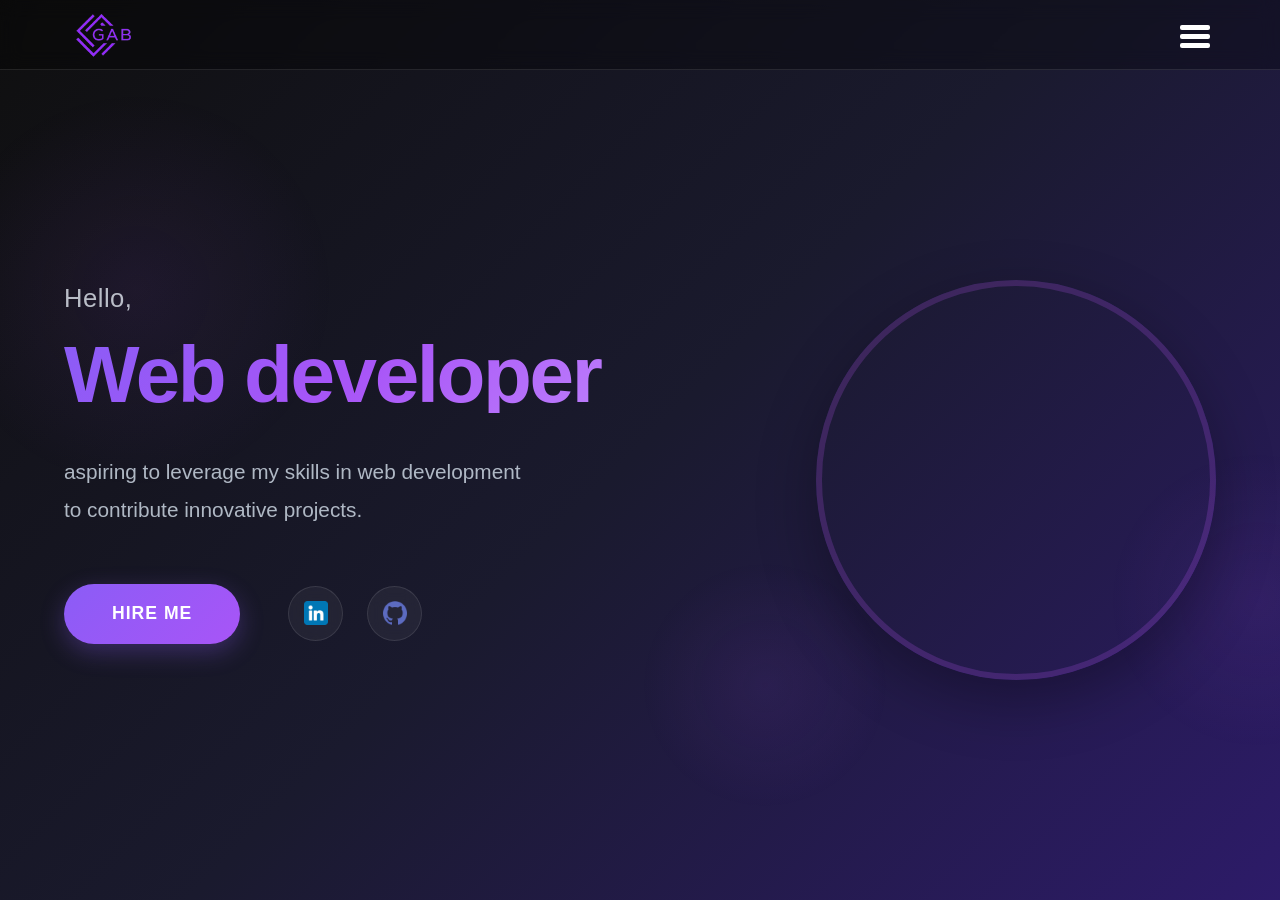
==== index.html @ a22e8f0d "feat: Initial commit of web developer portfolio including HTML structure, CSS styling, and JavaScrip" ====
<!DOCTYPE html>
<html lang="en">
<head>
    <meta charset="UTF-8">
    <meta name="viewport" content="width=device-width, initial-scale=1.0">
    <title>GAB - Web Developer Portfolio</title>
    <link rel="stylesheet" href="style.css">
</head>
<body>
    <div class="bg-effects">
        <div class="bg-circle"></div>
        <div class="bg-circle"></div>
        <div class="bg-circle"></div>
    </div>

    <header class="header">
        <nav class="nav-container">
            <div class="logo">
                 <img src="img/logo.png" alt="Gab Logo" class="logo-icon">
            </div>

            <div class="burger-menu" id="burgerMenu">
                <div class="burger-line"></div>
                <div class="burger-line"></div>
                <div class="burger-line"></div>
            </div>
        </nav>
        
        <div class="nav-menu" id="navMenu">
            <a href="#home"><span>Home</span></a>
            <a href="#about"><span>About</span></a>
            <a href="#skills"><span>Skills</span></a>
            <a href="#projects"><span>Projects</span></a>
            <a href="#contact"><span>Contact</span></a>
        </div>
    </header>

    <main class="main-content" id="home">
        <div class="hero-container">
            <div class="hero-text">
                <h1>
                     <span id="typed" class="typing" aria-live="polite"></span>
                    <span class="cursor" aria-hidden="true"></span>
                </h1>

                <h2><span class="highlight">Web developer</span></h2>
                <p>aspiring to leverage my skills in web development<br>to contribute innovative projects.</p>
                
                <div class="cta-section">
                    <a href="#contact" class="hire-btn">HIRE ME</a>
                    
                     <div class="social-links">
                    <a href="https://www.linkedin.com/in/gabriel-gallenero-14a4b6383/" title="LinkedIn" target="_blank">
                          <img src="img/linkedin.png" alt="LinkedIn Icon">
                    </a>
                 <a href="https://github.com/gabi13e" title="GitHub" target="_blank">
                         <img src="img/github.png" alt="GitHub Icon">
                    </a>
                </div>

                </div>
            </div>
            
            <div class="hero-image">
                <img src="[data-uri]" alt="GAB Profile" class="profile-image" />
            </div>
        </div>
    </main>

    <script src="script.js"></script>
</body>
</html>
---- style.css ----
* {
    margin: 0;
    padding: 0;
    box-sizing: border-box;
}

body {
    font-family: 'Arial', sans-serif;
    background: linear-gradient(135deg, #0f0f0f 0%, #1a1a2e 50%, #2d1b69 100%);
    color: white;
    overflow-x: hidden;
    min-height: 100vh;
}

.header {
    position: fixed;
    top: 0;
    left: 0;
    right: 0;
    z-index: 1000;
    height: 70px; /* fixed height */
    padding: 0 2rem; /* remove vertical padding */
    display: flex;
    align-items: center;
    backdrop-filter: blur(10px);
    background: rgba(0, 0, 0, 0.3);
    border-bottom: 1px solid rgba(255, 255, 255, 0.1);
}

.nav-container {
    display: flex;
    justify-content: space-between;
    align-items: center;
    max-width: 1400px;
    margin: 0 auto;
    padding: 0 2rem;
}
.logo {
    position: absolute;
    top: -25px;   /* move up/down */
    left: 20px;  /* move left/right */
}
.logo-icon {
    height: 120px;      /* controls how tall the logo appears */
    width: auto;       /* keeps the aspect ratio */
    margin-right: 0.5rem;
    display: block;
}

.burger-menu {
    position: absolute;
    top: 25px;   /* adjust up/down */
    right: 70px; /* adjust left/right */
}




/* Burger Menu */
.burger-menu {
    cursor: pointer;
    display: flex;
    flex-direction: column;
    gap: 4px;
    z-index: 1001;
    transition: all 0.3s ease;
}

.burger-line {
    width: 30px;
    height: 5px;
    background: white;
    border-radius: 2px;
    transition: all 0.3s ease;
}

.burger-menu.active .burger-line:nth-child(1) {
    transform: rotate(45deg) translate(6px, 6px);
}

.burger-menu.active .burger-line:nth-child(2) {
    opacity: 0;
}

.burger-menu.active .burger-line:nth-child(3) {
    transform: rotate(-45deg) translate(6px, -6px);
}

/* Navigation Menu */
.nav-menu {
    position: fixed;
    top: 0;
    right: -100%;
    width: 300px;
    height: 100vh;
    background: rgba(0, 0, 0, 0.95);
    backdrop-filter: blur(20px);
    display: flex;
    flex-direction: column;
    justify-content: center;
    align-items: center;
    gap: 2rem;
    transition: right 0.3s ease;
    z-index: 999;
}

.nav-menu.active {
    right: 0;
}

.nav-menu a {
    color: white;
    text-decoration: none;
    font-size: 1.2rem;
    font-weight: 500;
    transition: all 0.3s ease;
    padding: 0.5rem 1rem;
    border-radius: 8px;
    position: relative;
    overflow: hidden;
}

.nav-menu a::before {
    content: '';
    position: absolute;
    inset: 0;
    background: linear-gradient(45deg, #8b5cf6, #a855f7);
    opacity: 0;
    transition: opacity 0.3s ease;
}

.nav-menu a:hover::before {
    opacity: 1;
}

.nav-menu a span {
    position: relative;
    z-index: 1;
}

.nav-menu a:hover {
    transform: translateY(-2px);
}

/* Main Content - IMPROVED LAYOUT */
.main-content {
    min-height: calc(100vh - 80px);
    display: flex;
    align-items: flex-start;
    padding: 120px 0 60px;
    position: relative;
}

.hero-container {
    max-width: 1400px;
    width: 100%;
    margin: 0 auto;
    padding: 0 4rem;
    display: grid;
    grid-template-columns: 1.3fr 0.7fr;
    gap: 8rem;
    align-items: center;
    min-height: 80vh;
}

/* Text Content - LEFT ALIGNED */
.hero-text {
    animation: fadeInUp 1s ease-out;
    max-width: 650px;
    padding-right: 2rem;
}

.hero-text h1 {
    font-size: 1.6rem;
    margin-bottom: 1.5rem;
    opacity: 0.8;
    font-weight: 400;
    letter-spacing: 0.5px;
    color: #e2e8f0;
}

.hero-text h2 {
    font-size: 5rem;
    font-weight: 700;
    margin-bottom: 2.5rem;
    line-height: 0.95;
    letter-spacing: -0.03em;
}

.hero-text h2 .highlight {
    background: linear-gradient(135deg, #8b5cf6 0%, #a855f7 50%, #c084fc 100%);
    -webkit-background-clip: text;
    -webkit-text-fill-color: transparent;
    background-clip: text;
    display: block;
    margin-top: 0.5rem;
}

.hero-text p {
    font-size: 1.3rem;
    line-height: 1.8;
    opacity: 0.85;
    margin-bottom: 3.5rem;
    max-width: 520px;
    color: #cbd5e1;
    font-weight: 300;
}

.cta-section {
    display: flex;
    align-items: center;
    gap: 3rem;
    margin-bottom: 2rem;
}

.hire-btn {
    background: linear-gradient(135deg, #8b5cf6, #a855f7);
    color: white;
    padding: 1.2rem 3rem;
    border: none;
    border-radius: 50px;
    font-size: 1.1rem;
    font-weight: 600;
    cursor: pointer;
    transition: all 0.4s ease;
    text-decoration: none;
    display: inline-block;
    text-transform: uppercase;
    letter-spacing: 1px;
    box-shadow: 0 8px 25px rgba(139, 92, 246, 0.3);
}

.hire-btn:hover {
    transform: translateY(-4px);
    box-shadow: 0 20px 40px rgba(139, 92, 246, 0.4);
    background: linear-gradient(135deg, #a855f7, #c084fc);
}

.social-links {
    display: flex;
    gap: 1.5rem;
}

.social-links a {
    color: white;
    font-size: 2rem;
    transition: all 0.3s ease;
    padding: 0.8rem;
    border-radius: 50%;
    background: rgba(255, 255, 255, 0.05);
    backdrop-filter: blur(10px);
    border: 1px solid rgba(255, 255, 255, 0.1);
    display: flex;
    align-items: center;
    justify-content: center;
    width: 55px;
    height: 55px;
}

.social-links a:hover {
    color: #a855f7;
    transform: translateY(-4px);
    background: rgba(168, 85, 247, 0.1);
    border-color: rgba(168, 85, 247, 0.3);
    box-shadow: 0 10px 25px rgba(168, 85, 247, 0.2);
}

/* Image Section - RIGHT ALIGNED */
.hero-image {
    display: flex;
    justify-content: center;
    align-items: center;
    animation: fadeInRight 1s ease-out 0.3s both;
    position: relative;
}

.profile-image {
    width: 400px;
    height: 400px;
    border-radius: 50%;
    border: 6px solid rgba(168, 85, 247, 0.2);
    object-fit: cover;
    filter: brightness(1.1) contrast(1.1);
    transition: all 0.4s ease;
    box-shadow: 0 20px 60px rgba(0, 0, 0, 0.3);
}

.profile-image:hover {
    transform: scale(1.05);
    border-color: #a855f7;
    box-shadow: 0 25px 80px rgba(168, 85, 247, 0.3);
}

/* Animations */
@keyframes fadeInUp {
    from {
        opacity: 0;
        transform: translateY(40px);
    }
    to {
        opacity: 1;
        transform: translateY(0);
    }
}

@keyframes fadeInRight {
    from {
        opacity: 0;
        transform: translateX(40px);
    }
    to {
        opacity: 1;
        transform: translateX(0);
    }
}

/* Responsive Design - MUCH BETTER BREAKPOINTS */
@media (max-width: 1200px) {
    .hero-container {
        gap: 6rem;
        padding: 0 3rem;
    }
    
    .hero-text h2 {
        font-size: 4.2rem;
    }
    
    .profile-image {
        width: 350px;
        height: 350px;
    }
}

@media (max-width: 1024px) {
    .hero-container {
        gap: 4rem;
        padding: 0 2rem;
        grid-template-columns: 1.2fr 0.8fr;
    }
    
    .hero-text h2 {
        font-size: 3.8rem;
    }
    
    .hero-text p {
        font-size: 1.2rem;
    }
}

@media (max-width: 768px) {
    .header {
        padding: 1rem;
    }
    
    .nav-container {
        padding: 0 1rem;
    }

    .main-content {
        padding: 100px 0 40px;
    }

    .hero-container {
        grid-template-columns: 1fr;
        gap: 4rem;
        padding: 0 2rem;
        text-align: left;
    }

    .hero-text {
        max-width: 100%;
        padding-right: 0;
    }
    
    .hero-text h1 {
        font-size: 1.4rem;
    }

    .hero-text h2 {
        font-size: 3.5rem;
        line-height: 1;
    }
    
    .hero-text p {
        font-size: 1.1rem;
        max-width: 100%;
    }

    .hero-image {
        order: -1;
        justify-content: center;
    }

    .profile-image {
        width: 300px;
        height: 300px;
    }

    .nav-menu {
        width: 100%;
    }

    .cta-section {
        flex-direction: column;
        align-items: flex-start;
        gap: 2rem;
    }
    
    .social-links {
        align-self: flex-start;
    }
}

@media (max-width: 480px) {
    .main-content {
        padding: 80px 0 30px;
    }
    
    .hero-container {
        padding: 0 1.5rem;
        gap: 3rem;
    }
    
    .hero-text h1 {
        font-size: 1.2rem;
    }
    
    .hero-text h2 {
        font-size: 2.8rem;
    }
    
    .hero-text p {
        font-size: 1rem;
        line-height: 1.6;
    }
    
    .hire-btn {
        padding: 1rem 2.5rem;
        font-size: 1rem;
    }
    
    .profile-image {
        width: 250px;
        height: 250px;
    }
    
    .social-links a {
        width: 50px;
        height: 50px;
        font-size: 1.8rem;
    }
}

/* Background Effects */
.bg-effects {
    position: fixed;
    top: 0;
    left: 0;
    width: 100%;
    height: 100%;
    pointer-events: none;
    z-index: -1;
}

.bg-circle {
    position: absolute;
    border-radius: 50%;
    background: radial-gradient(circle, rgba(168, 85, 247, 0.08) 0%, transparent 70%);
    animation: float 8s ease-in-out infinite;
}

.bg-circle:nth-child(1) {
    width: 400px;
    height: 400px;
    top: 10%;
    left: -5%;
    animation-delay: 0s;
}

.bg-circle:nth-child(2) {
    width: 300px;
    height: 300px;
    top: 50%;
    right: -10%;
    animation-delay: 3s;
}

.bg-circle:nth-child(3) {
    width: 250px;
    height: 250px;
    bottom: 10%;
    left: 50%;
    animation-delay: 6s;
}

@keyframes float {
    0%, 100% { 
        transform: translateY(0px) scale(1); 
        opacity: 0.8;
    }
    50% { 
        transform: translateY(-30px) scale(1.1); 
        opacity: 1;
    }
}

.social-links a img {
    width: 24px;   /* size of your PNG inside the circle */
    height: 24px;
    object-fit: contain;
}
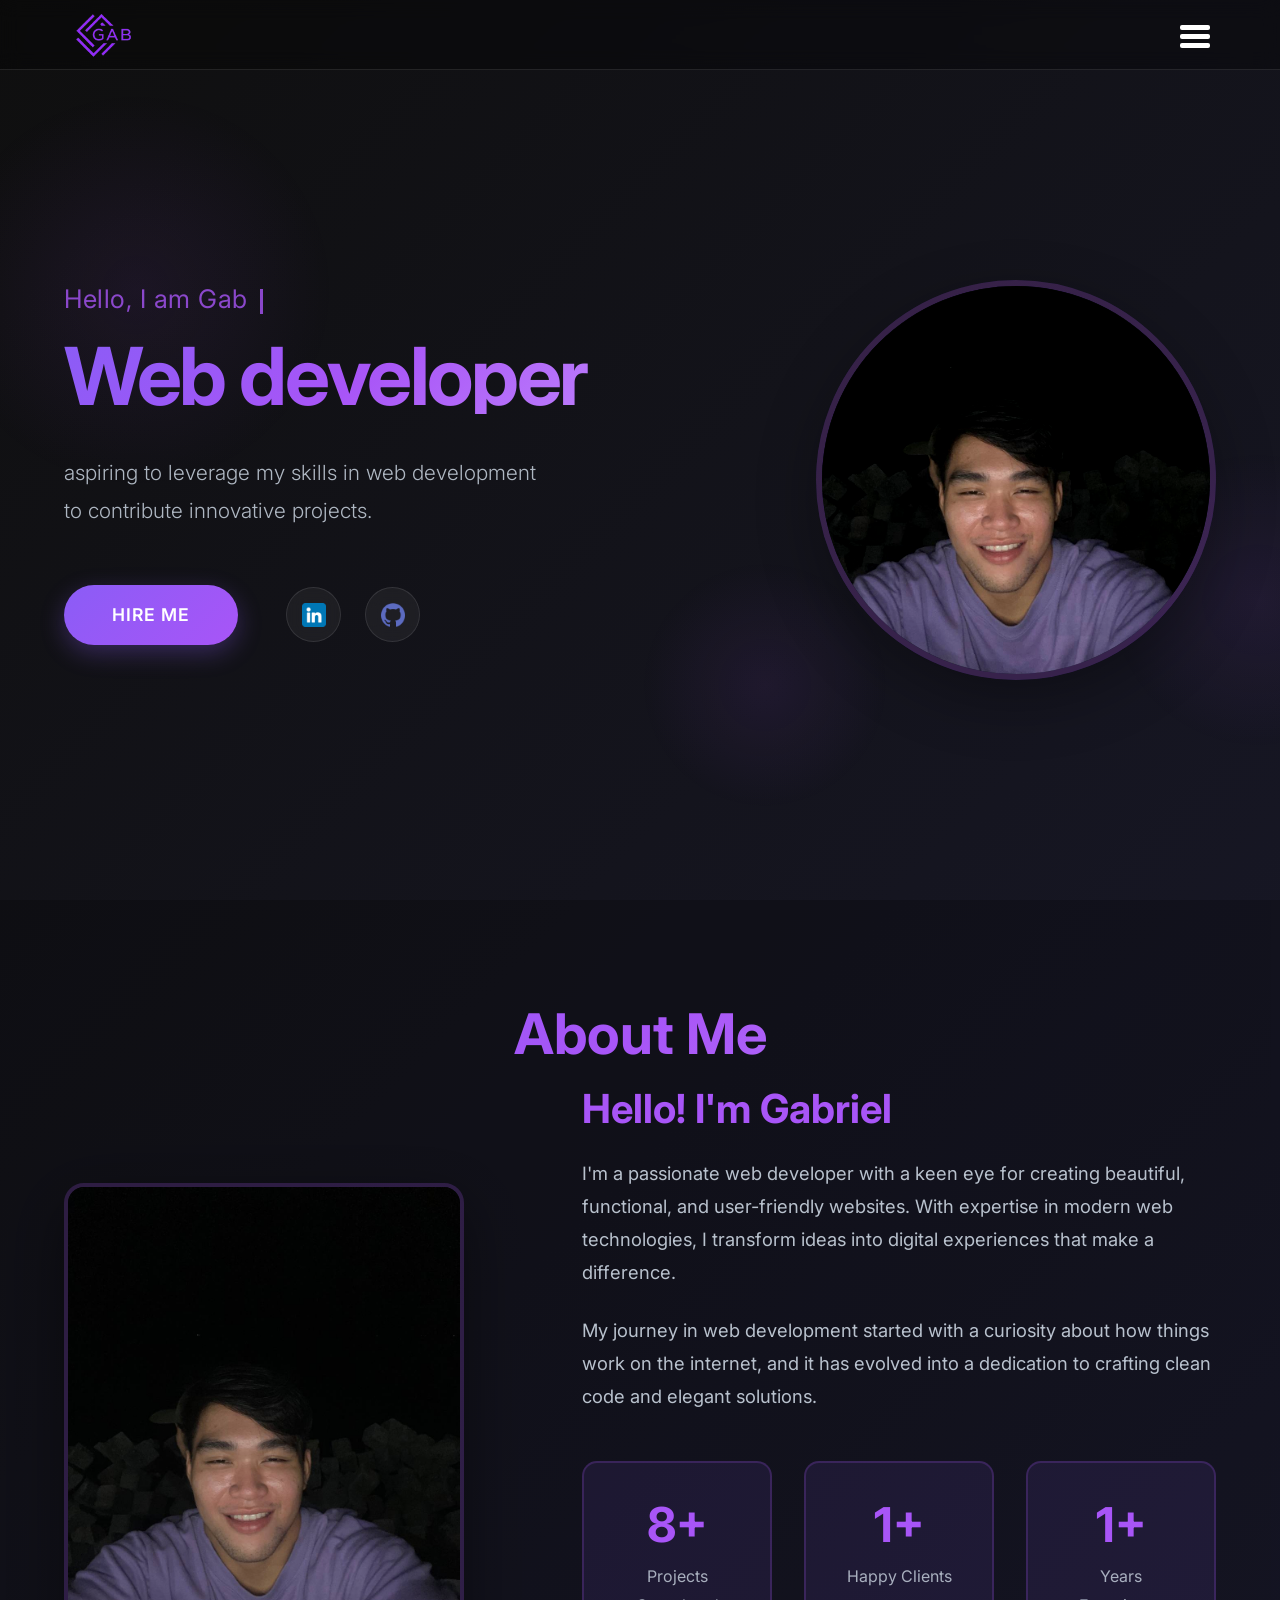
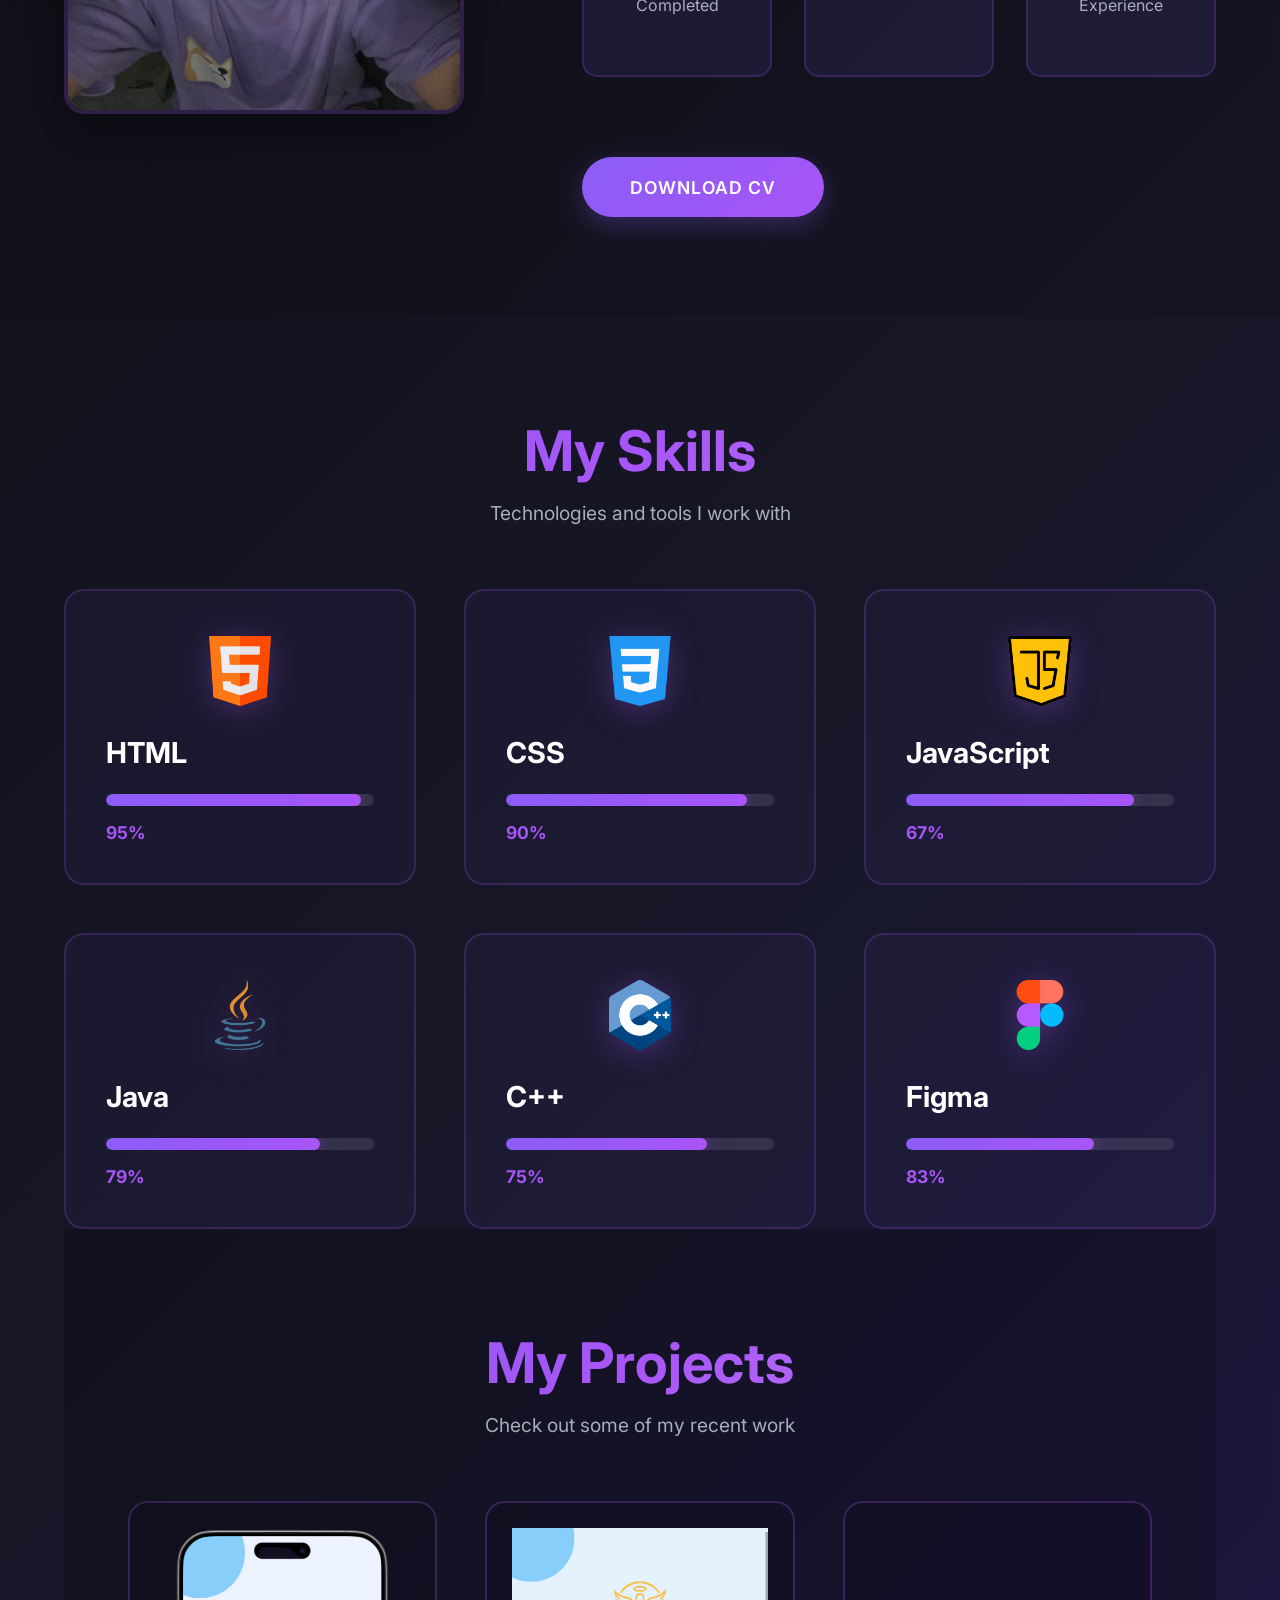
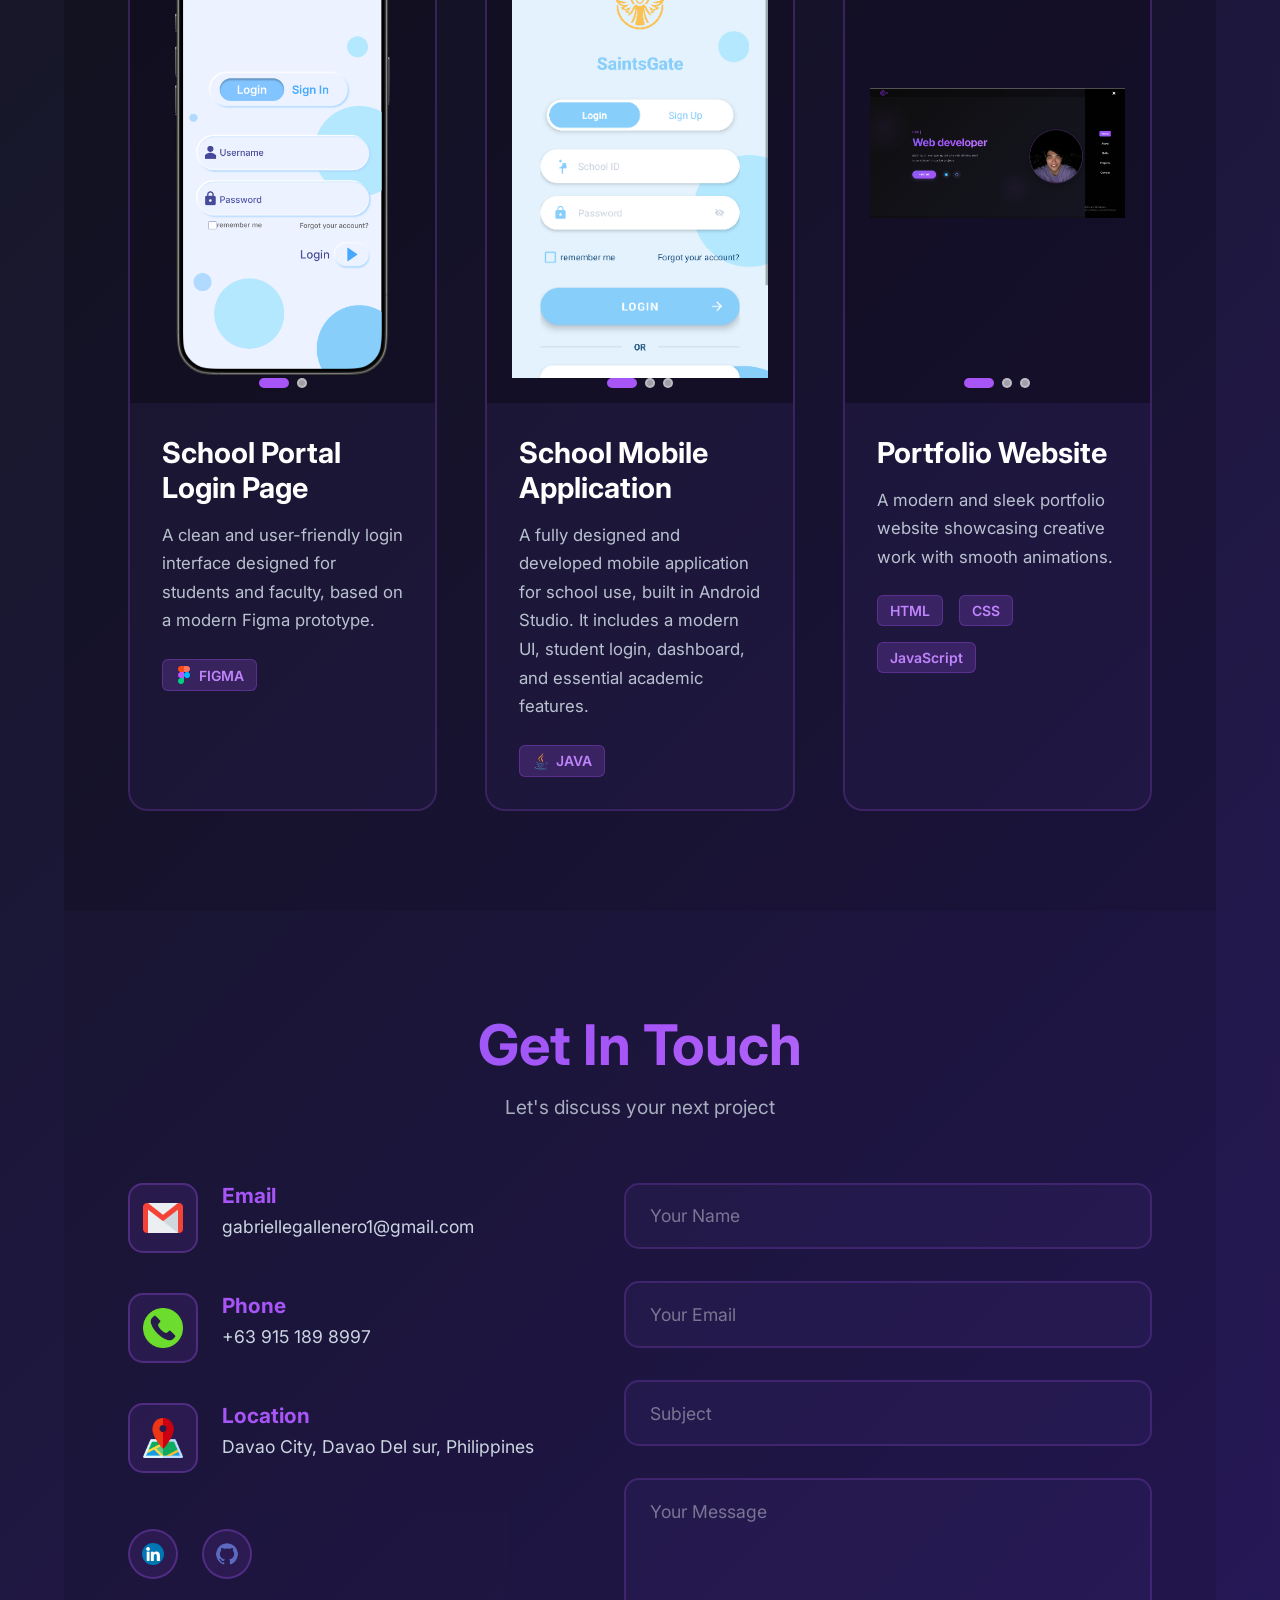
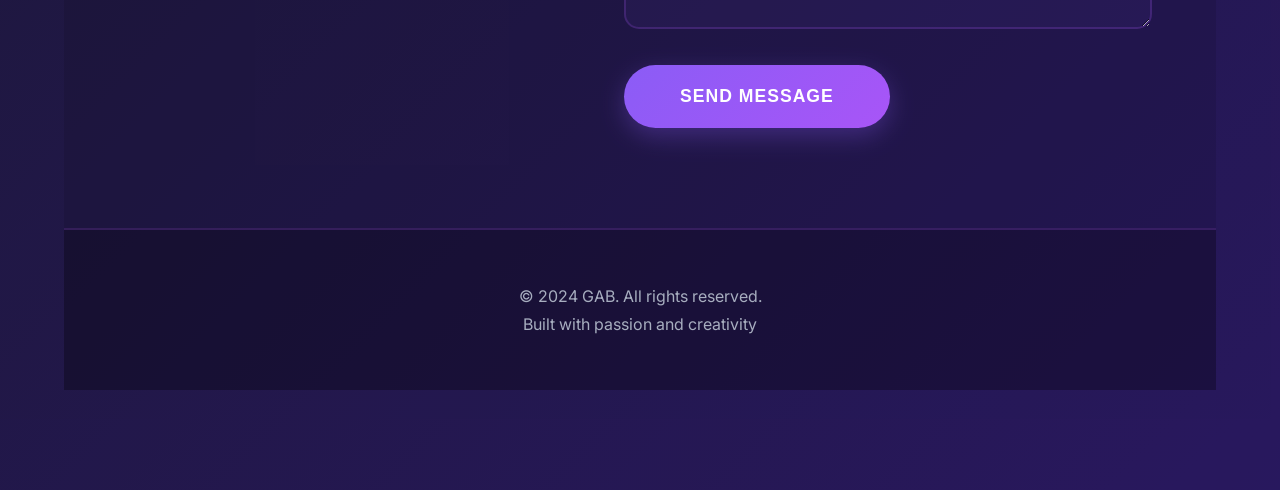
==== commit 226ca879: "commit" ====
--- a/index.html
+++ b/index.html
@@ -5,6 +5,9 @@
     <meta name="viewport" content="width=device-width, initial-scale=1.0">
     <title>GAB - Web Developer Portfolio</title>
     <link rel="stylesheet" href="style.css">
+    <link rel="preconnect" href="https://fonts.googleapis.com">
+    <link rel="preconnect" href="https://fonts.gstatic.com" crossorigin>
+    <link href="https://fonts.googleapis.com/css2?family=Inter:wght@300;400;500;600;700&display=swap" rel="stylesheet">
 </head>
 <body>
     <div class="bg-effects">
@@ -62,10 +65,310 @@
             </div>
             
             <div class="hero-image">
-                <img src="[data-uri]" alt="GAB Profile" class="profile-image" />
+                  <img src="img/prof.jpg" alt="GAB Profile" class="profile-image" />
             </div>
         </div>
     </main>
+
+    <!-- About Section -->
+    <section id="about" class="about-section">
+        <div class="container">
+            <h2 class="section-title">About Me</h2>
+            <div class="about-content">
+                <div class="about-image">
+                    <img src="img/prof.jpg" alt="About GAB">
+                </div>
+                <div class="about-text">
+                    <h3>Hello! I'm Gabriel</h3>
+                    <p>I'm a passionate web developer with a keen eye for creating beautiful, functional, and user-friendly websites. With expertise in modern web technologies, I transform ideas into digital experiences that make a difference.</p>
+                    
+                    <p>My journey in web development started with a curiosity about how things work on the internet, and it has evolved into a dedication to crafting clean code and elegant solutions.</p>
+                    
+                    <div class="about-stats">
+                        <div class="stat-item">
+                            <h4>10+</h4>
+                            <p>Projects Completed</p>
+                        </div>
+                        <div class="stat-item">
+                            <h4>2+</h4>
+                            <p>Happy Clients</p>
+                        </div>
+                        <div class="stat-item">
+                            <h4>2+</h4>
+                            <p>Years Experience</p>
+                        </div>
+                    </div>
+                    
+                    <a href="img/resume.pdf" class="download-cv" download>Download CV</a>
+                </div>
+            </div>
+        </div>
+    </section>
+
+    <!-- Skills Section -->
+    <section id="skills" class="skills-section">
+        <div class="container">
+            <h2 class="section-title">My Skills</h2>
+            <p class="section-subtitle">Technologies and tools I work with</p>
+            
+            <div class="skills-grid">
+    <div class="skill-card">
+        <div class="skill-icon">
+            <img src="img/html.png" alt="HTML5">
+        </div>
+        <h3>HTML</h3>
+        <div class="progress-bar">
+            <div class="progress-fill" style="width: 95%"></div>
+        </div>
+        <span class="progress-text">95%</span>
+    </div>
+
+    <div class="skill-card">
+        <div class="skill-icon">
+            <img src="img/css.png" alt="CSS3">
+        </div>
+        <h3>CSS</h3>
+        <div class="progress-bar">
+            <div class="progress-fill" style="width: 90%"></div>
+        </div>
+        <span class="progress-text">90%</span>
+    </div>
+
+    <div class="skill-card">
+        <div class="skill-icon">
+            <img src="img/js.png" alt="JavaScript">
+        </div>
+        <h3>JavaScript</h3>
+        <div class="progress-bar">
+            <div class="progress-fill" style="width: 85%"></div>
+        </div>
+        <span class="progress-text">67%</span>
+    </div>
+
+    <div class="skill-card">
+        <div class="skill-icon">
+            <img src="img/java.png" alt="Java">
+        </div>
+        <h3>Java</h3>
+        <div class="progress-bar">
+            <div class="progress-fill" style="width: 80%"></div>
+        </div>
+        <span class="progress-text">79%</span>
+    </div>
+
+    <div class="skill-card">
+        <div class="skill-icon">
+            <img src="img/c++.png" alt="C++">
+        </div>
+        <h3>C++</h3>
+        <div class="progress-bar">
+            <div class="progress-fill" style="width: 75%"></div>
+        </div>
+        <span class="progress-text">75%</span>
+    </div>
+
+    <div class="skill-card">
+        <div class="skill-icon">
+            <img src="img/figma.png" alt="C#">
+        </div>
+        <h3>Figma</h3>
+        <div class="progress-bar">
+            <div class="progress-fill" style="width: 70%"></div>
+        </div>
+        <span class="progress-text">83%</span>
+    </div>
+</div>
+
+    <!-- Projects Section -->
+<section id="projects" class="projects-section">
+    <div class="container">
+        <h2 class="section-title">My Projects</h2>
+        <p class="section-subtitle">Check out some of my recent work</p>
+        
+        <div class="projects-grid">
+            <!-- Project 1 -->
+            <div class="project-card">
+                <div class="project-image">
+                    <div class="project-slider">
+                        <img src="img/mobileapp.png" alt="Project 1 - Image 1" class="slider-img active">
+                        <img src="img/mobileapp1.png    " alt="Project 1 - Image 2" class="slider-img">
+                        
+                    </div>
+                    
+                    <div class="slider-dots">
+                        <span class="dot active" data-slide="0"></span>
+                        <span class="dot" data-slide="1"></span>
+                    </div>
+                    
+                    <button class="slider-arrow prev">‹</button>
+                    <button class="slider-arrow next">›</button>
+                    
+                    <div class="project-overlay">
+                        <a href="#" class="project-link">View Project</a>
+                    </div>
+                </div>
+                <div class="project-info">
+                    <h3>School Portal Login Page</h3>
+                    <p>A clean and user-friendly login interface designed for students and faculty, based on a modern Figma prototype.</p>
+
+                    <div class="project-tags">
+    <span><img src="img/figma.png" alt="Figma Icon"> FIGMA</span>
+</div>
+
+                </div>
+            </div>
+
+            <!-- Project 2 -->
+            <div class="project-card">
+                <div class="project-image">
+                    <div class="project-slider">
+                        <img src="img/proj2.png" alt="Project 2 - Image 1" class="slider-img active">
+                        <img src="img/proj2.1.png" alt="Project 2 - Image 2" class="slider-img">
+                        <img src="img/proj2.3.png" alt="Project 2 - Image 3" class="slider-img">
+                        <img src="img/proj2.2.png" alt="Project 2 - Image 3" class="slider-img">
+                        <img src="img/proj2.4.png" alt="Project 2 - Image 3" class="slider-img">
+                        <img src="img/proj2.5.png" alt="Project 2 - Image 3" class="slider-img">
+                        
+                    </div>
+                    
+                    <div class="slider-dots">
+                        <span class="dot active" data-slide="0"></span>
+                        <span class="dot" data-slide="1"></span>
+                        <span class="dot" data-slide="2"></span>
+                    </div>
+                    
+                    <button class="slider-arrow prev">‹</button>
+                    <button class="slider-arrow next">›</button>
+                    
+                    <div class="project-overlay">
+                        <a href="#" class="project-link">View Project</a>
+                    </div>
+                </div>
+                <div class="project-info">
+                      <h3>School Mobile Application</h3>
+    <p>A fully designed and developed mobile application for school use, built in Android Studio. It includes a modern UI, student login, dashboard, and essential academic features.</p>
+                    <div class="project-tags">
+                            <span><img src="img/java.png" alt=""> JAVA</span>
+     
+                    </div>
+                </div>
+            </div>
+
+            <!-- Project 3 -->
+            <div class="project-card">
+                <div class="project-image">
+                    <div class="project-slider">
+                        <img src="img/proj3.png" alt="Project 3 - Image 1" class="slider-img active">
+                        <img src="img/proj3.1.png" alt="Project 3 - Image 2" class="slider-img">
+                        <img src="img/proj3,2.png" alt="Project 3 - Image 3" class="slider-img">
+                        <img src="img/proj3.3.png" alt="Project 3 - Image 3" class="slider-img">
+                        <img src="img/proj3.4.png" alt="Project 3 - Image 3" class="slider-img">
+                    </div>
+                    
+                    <div class="slider-dots">
+                        <span class="dot active" data-slide="0"></span>
+                        <span class="dot" data-slide="1"></span>
+                        <span class="dot" data-slide="2"></span>
+                    </div>
+                    
+                    <button class="slider-arrow prev">‹</button>
+                    <button class="slider-arrow next">›</button>
+                    
+                    <div class="project-overlay">
+                        <a href="#" class="project-link">View Project</a>
+                    </div>
+                </div>
+                <div class="project-info">
+                    <h3>Portfolio Website</h3>
+                    <p>A modern and sleek portfolio website showcasing creative work with smooth animations.</p>
+                    <div class="project-tags">
+                        <span>HTML</span>
+                        <span>CSS</span>
+                        <span>JavaScript</span>
+                    </div>
+                </div>
+            </div>
+
+</section>
+
+   <!-- Contact Section -->
+<section id="contact" class="contact-section">
+    <div class="container">
+        <h2 class="section-title">Get In Touch</h2>
+        <p class="section-subtitle">Let's discuss your next project</p>
+        
+        <div class="contact-content">
+            <div class="contact-info">
+                <div class="contact-item">
+                    <div class="contact-icon">
+                        <img src="img/email.png" alt="Email">
+                    </div>
+                    <div>
+                        <h3>Email</h3>
+                        <p>gabriellegallenero1@gmail.com</p>
+                    </div>
+                </div>
+
+                <div class="contact-item">
+                    <div class="contact-icon">
+                        <img src="img/phone.png" alt="Phone">
+                    </div>
+                    <div>
+                        <h3>Phone</h3>
+                        <p>+63 915 189 8997</p>
+                    </div>
+                </div>
+
+                <div class="contact-item">
+                    <div class="contact-icon">
+                        <img src="img/location.png" alt="Location">
+                    </div>
+                    <div>
+                        <h3>Location</h3>
+                        <p>Davao City, Davao Del sur, Philippines</p>
+                    </div>
+                </div>
+
+                <div class="contact-social">
+                    <a href="https://www.linkedin.com/in/gabriel-gallenero-14a4b6383/" target="_blank">
+                        <img src="img/linkedin.png" alt="LinkedIn">
+                    </a>
+                    <a href="https://github.com/gabi13e" target="_blank">
+                        <img src="img/github.png" alt="GitHub">
+                    </a>
+                </div>
+            </div>
+
+            <form class="contact-form" id="contactForm">
+                <div class="form-group">
+                    <input type="text" id="name" placeholder="Your Name" required>
+                </div>
+
+                <div class="form-group">
+                    <input type="email" id="email" placeholder="Your Email" required>
+                </div>
+
+                <div class="form-group">
+                    <input type="text" id="subject" placeholder="Subject" required>
+                </div>
+
+                <div class="form-group">
+                    <textarea id="message" rows="5" placeholder="Your Message" required></textarea>
+                </div>
+
+                <button type="submit" class="submit-btn">Send Message</button>
+            </form>
+        </div>
+    </div>
+</section>
+
+    <!-- Footer -->
+    <footer class="footer">
+        <div class="container">
+            <p>&copy; 2024 GAB. All rights reserved.</p>
+            <p>Built with passion and creativity</p>
+        </div>
+    </footer>
 
     <script src="script.js"></script>
 </body>
--- a/style.css
+++ b/style.css
@@ -4,11 +4,17 @@
     box-sizing: border-box;
 }
 
+html, body {
+    margin: 0;
+    padding: 0;
+    width: 100%;
+    overflow-x: hidden;
+}
+
 body {
-    font-family: 'Arial', sans-serif;
+    font-family: 'Inter', sans-serif;
     background: linear-gradient(135deg, #0f0f0f 0%, #1a1a2e 50%, #2d1b69 100%);
     color: white;
-    overflow-x: hidden;
     min-height: 100vh;
 }
 
@@ -18,13 +24,14 @@
     left: 0;
     right: 0;
     z-index: 1000;
-    height: 70px; /* fixed height */
-    padding: 0 2rem; /* remove vertical padding */
+    height: 70px;
+    padding: 0 2rem;
     display: flex;
     align-items: center;
     backdrop-filter: blur(10px);
     background: rgba(0, 0, 0, 0.3);
     border-bottom: 1px solid rgba(255, 255, 255, 0.1);
+    width: 100%;
 }
 
 .nav-container {
@@ -34,30 +41,26 @@
     max-width: 1400px;
     margin: 0 auto;
     padding: 0 2rem;
-}
+    width: 100%;
+}
+
 .logo {
     position: absolute;
-    top: -25px;   /* move up/down */
-    left: 20px;  /* move left/right */
-}
+    top: -25px;
+    left: 20px;
+}
+
 .logo-icon {
-    height: 120px;      /* controls how tall the logo appears */
-    width: auto;       /* keeps the aspect ratio */
+    height: 120px;
+    width: auto;
     margin-right: 0.5rem;
     display: block;
 }
 
 .burger-menu {
     position: absolute;
-    top: 25px;   /* adjust up/down */
-    right: 70px; /* adjust left/right */
-}
-
-
-
-
-/* Burger Menu */
-.burger-menu {
+    top: 25px;
+    right: 70px;
     cursor: pointer;
     display: flex;
     flex-direction: column;
@@ -142,13 +145,23 @@
     transform: translateY(-2px);
 }
 
-/* Main Content - IMPROVED LAYOUT */
+.nav-menu a.active-link {
+    background: linear-gradient(45deg, #8b5cf6, #a855f7);
+    border-radius: 8px;
+}
+
+.nav-menu a.active-link::before {
+    opacity: 1;
+}
+
+/* Main Content */
 .main-content {
     min-height: calc(100vh - 80px);
     display: flex;
     align-items: flex-start;
     padding: 120px 0 60px;
     position: relative;
+    width: 100%;
 }
 
 .hero-container {
@@ -163,7 +176,7 @@
     min-height: 80vh;
 }
 
-/* Text Content - LEFT ALIGNED */
+/* Text Content */
 .hero-text {
     animation: fadeInUp 1s ease-out;
     max-width: 650px;
@@ -177,6 +190,25 @@
     font-weight: 400;
     letter-spacing: 0.5px;
     color: #e2e8f0;
+}
+
+.typing {
+    color: #a855f7;
+}
+
+.cursor {
+    display: inline-block;
+    width: 3px;
+    height: 1.6rem;
+    background: #a855f7;
+    margin-left: 5px;
+    animation: blink 0.7s infinite;
+    vertical-align: middle;
+}
+
+@keyframes blink {
+    0%, 50% { opacity: 1; }
+    51%, 100% { opacity: 0; }
 }
 
 .hero-text h2 {
@@ -265,7 +297,13 @@
     box-shadow: 0 10px 25px rgba(168, 85, 247, 0.2);
 }
 
-/* Image Section - RIGHT ALIGNED */
+.social-links a img {
+    width: 24px;
+    height: 24px;
+    object-fit: contain;
+}
+
+/* Image Section */
 .hero-image {
     display: flex;
     justify-content: center;
@@ -291,164 +329,608 @@
     box-shadow: 0 25px 80px rgba(168, 85, 247, 0.3);
 }
 
-/* Animations */
-@keyframes fadeInUp {
-    from {
-        opacity: 0;
-        transform: translateY(40px);
-    }
-    to {
-        opacity: 1;
-        transform: translateY(0);
-    }
-}
-
-@keyframes fadeInRight {
-    from {
-        opacity: 0;
-        transform: translateX(40px);
-    }
-    to {
-        opacity: 1;
-        transform: translateX(0);
-    }
-}
-
-/* Responsive Design - MUCH BETTER BREAKPOINTS */
-@media (max-width: 1200px) {
-    .hero-container {
-        gap: 6rem;
-        padding: 0 3rem;
-    }
-    
-    .hero-text h2 {
-        font-size: 4.2rem;
-    }
-    
-    .profile-image {
-        width: 350px;
-        height: 350px;
-    }
-}
-
-@media (max-width: 1024px) {
-    .hero-container {
-        gap: 4rem;
-        padding: 0 2rem;
-        grid-template-columns: 1.2fr 0.8fr;
-    }
-    
-    .hero-text h2 {
-        font-size: 3.8rem;
-    }
-    
-    .hero-text p {
-        font-size: 1.2rem;
-    }
-}
-
-@media (max-width: 768px) {
-    .header {
-        padding: 1rem;
-    }
-    
-    .nav-container {
-        padding: 0 1rem;
-    }
-
-    .main-content {
-        padding: 100px 0 40px;
-    }
-
-    .hero-container {
-        grid-template-columns: 1fr;
-        gap: 4rem;
-        padding: 0 2rem;
-        text-align: left;
-    }
-
-    .hero-text {
-        max-width: 100%;
-        padding-right: 0;
-    }
-    
-    .hero-text h1 {
-        font-size: 1.4rem;
-    }
-
-    .hero-text h2 {
-        font-size: 3.5rem;
-        line-height: 1;
-    }
-    
-    .hero-text p {
-        font-size: 1.1rem;
-        max-width: 100%;
-    }
-
-    .hero-image {
-        order: -1;
-        justify-content: center;
-    }
-
-    .profile-image {
-        width: 300px;
-        height: 300px;
-    }
-
-    .nav-menu {
-        width: 100%;
-    }
-
-    .cta-section {
-        flex-direction: column;
-        align-items: flex-start;
-        gap: 2rem;
-    }
-    
-    .social-links {
-        align-self: flex-start;
-    }
-}
-
-@media (max-width: 480px) {
-    .main-content {
-        padding: 80px 0 30px;
-    }
-    
-    .hero-container {
-        padding: 0 1.5rem;
-        gap: 3rem;
-    }
-    
-    .hero-text h1 {
-        font-size: 1.2rem;
-    }
-    
-    .hero-text h2 {
-        font-size: 2.8rem;
-    }
-    
-    .hero-text p {
-        font-size: 1rem;
-        line-height: 1.6;
-    }
-    
-    .hire-btn {
-        padding: 1rem 2.5rem;
-        font-size: 1rem;
-    }
-    
-    .profile-image {
-        width: 250px;
-        height: 250px;
-    }
-    
-    .social-links a {
-        width: 50px;
-        height: 50px;
-        font-size: 1.8rem;
-    }
+/* Section Styles - FULL WIDTH */
+section {
+    padding: 100px 0;
+    position: relative;
+    width: 100%;
+}
+
+.container {
+    max-width: 1400px;
+    margin: 0 auto;
+    padding: 0 4rem;
+    width: 100%;
+}
+
+.section-title {
+    font-size: 3.5rem;
+    font-weight: 700;
+    text-align: center;
+    margin-bottom: 1rem;
+    background: linear-gradient(135deg, #8b5cf6 0%, #a855f7 50%, #c084fc 100%);
+    -webkit-background-clip: text;
+    -webkit-text-fill-color: transparent;
+    background-clip: text;
+}
+
+.section-subtitle {
+    text-align: center;
+    color: #cbd5e1;
+    font-size: 1.2rem;
+    margin-bottom: 4rem;
+    opacity: 0.8;
+}
+
+/* About Section - FULL WIDTH */
+.about-section {
+    background: rgba(0, 0, 0, 0.2);
+    width: 100%;
+}
+
+.about-content {
+    display: grid;
+    grid-template-columns: 0.8fr 1.2fr;
+    gap: 6rem;
+    align-items: center;
+}
+
+.about-image img {
+    width: 100%;
+    max-width: 400px;
+    border-radius: 20px;
+    border: 4px solid rgba(168, 85, 247, 0.2);
+    box-shadow: 0 20px 60px rgba(0, 0, 0, 0.4);
+    transition: all 0.4s ease;
+}
+
+.about-image img:hover {
+    transform: scale(1.05);
+    border-color: #a855f7;
+    box-shadow: 0 25px 80px rgba(168, 85, 247, 0.3);
+}
+
+.about-text h3 {
+    font-size: 2.5rem;
+    margin-bottom: 1.5rem;
+    color: #a855f7;
+}
+
+.about-text p {
+    font-size: 1.15rem;
+    line-height: 1.8;
+    color: #cbd5e1;
+    margin-bottom: 1.5rem;
+    opacity: 0.9;
+}
+
+.about-stats {
+    display: grid;
+    grid-template-columns: repeat(3, 1fr);
+    gap: 2rem;
+    margin: 3rem 0;
+}
+
+.stat-item {
+    text-align: center;
+    padding: 2rem;
+    background: rgba(139, 92, 246, 0.1);
+    border-radius: 15px;
+    border: 2px solid rgba(168, 85, 247, 0.2);
+    transition: all 0.3s ease;
+}
+
+.stat-item:hover {
+    transform: translateY(-5px);
+    border-color: #a855f7;
+    background: rgba(139, 92, 246, 0.15);
+    box-shadow: 0 10px 30px rgba(168, 85, 247, 0.2);
+}
+
+.stat-item h4 {
+    font-size: 3rem;
+    color: #a855f7;
+    margin-bottom: 0.5rem;
+    font-weight: 700;
+}
+
+.stat-item p {
+    color: #cbd5e1;
+    font-size: 1rem;
+    opacity: 0.8;
+}
+
+.download-cv {
+    display: inline-block;
+    margin-top: 2rem;
+    padding: 1.2rem 3rem;
+    background: linear-gradient(135deg, #8b5cf6, #a855f7);
+    color: white;
+    text-decoration: none;
+    border-radius: 50px;
+    font-weight: 600;
+    font-size: 1.1rem;
+    text-transform: uppercase;
+    letter-spacing: 1px;
+    transition: all 0.4s ease;
+    box-shadow: 0 8px 25px rgba(139, 92, 246, 0.3);
+}
+
+.download-cv:hover {
+    transform: translateY(-4px);
+    box-shadow: 0 20px 40px rgba(139, 92, 246, 0.4);
+    background: linear-gradient(135deg, #a855f7, #c084fc);
+}
+
+/* Skills Section - FULL WIDTH */
+.skills-section {
+    background: rgba(0, 0, 0, 0.1);
+    width: 100%;
+}
+
+.skills-grid {
+    display: grid;
+    grid-template-columns: repeat(auto-fit, minmax(350px, 1fr));
+    gap: 3rem;
+}
+
+.skill-card {
+    padding: 2.5rem;
+    background: rgba(139, 92, 246, 0.05);
+    border-radius: 20px;
+    border: 2px solid rgba(168, 85, 247, 0.2);
+    transition: all 0.4s ease;
+}
+
+.skill-card:hover {
+    transform: translateY(-10px);
+    border-color: #a855f7;
+    background: rgba(139, 92, 246, 0.1);
+    box-shadow: 0 20px 50px rgba(168, 85, 247, 0.2);
+}
+
+.skill-icon {
+    font-size: 3.5rem;
+    margin-bottom: 1.5rem;
+    display: flex;
+    align-items: center;
+    justify-content: center;
+    height: 80px;
+}
+
+.skill-icon img {
+    width: 70px;
+    height: 70px;
+    object-fit: contain;
+    transition: transform 0.3s ease, filter 0.3s ease;
+    filter: drop-shadow(0 5px 15px rgba(168, 85, 247, 0.3));
+}
+
+.skill-card:hover .skill-icon img {
+    transform: scale(1.1) rotate(5deg);
+    filter: drop-shadow(0 8px 25px rgba(168, 85, 247, 0.5));
+}
+
+.skill-icon svg {
+    width: 70px;
+    height: 70px;
+    fill: #a855f7;
+    transition: transform 0.3s ease;
+}
+
+.skill-card:hover .skill-icon svg {
+    transform: scale(1.1) rotate(5deg);
+}
+
+.skill-icon:not(:has(img)):not(:has(svg)) {
+    font-size: 3.5rem;
+}
+
+.skill-card h3 {
+    font-size: 1.8rem;
+    margin-bottom: 1.5rem;
+    color: white;
+}
+
+.progress-bar {
+    width: 100%;
+    height: 12px;
+    background: rgba(255, 255, 255, 0.1);
+    border-radius: 20px;
+    overflow: hidden;
+    margin-bottom: 1rem;
+}
+
+.progress-fill {
+    height: 100%;
+    background: linear-gradient(90deg, #8b5cf6, #a855f7);
+    border-radius: 20px;
+    transition: width 1.5s ease;
+    box-shadow: 0 0 15px rgba(168, 85, 247, 0.5);
+}
+
+.progress-text {
+    color: #a855f7;
+    font-weight: 700;
+    font-size: 1.1rem;
+}
+
+/* Projects Section - FULL WIDTH 3x3 Grid */
+.projects-section {
+    background: rgba(0, 0, 0, 0.2);
+    width: 100%;
+}
+
+.projects-grid {
+    display: grid;
+    grid-template-columns: repeat(3, 1fr);
+    gap: 3rem;
+}
+
+.project-card {
+    background: rgba(139, 92, 246, 0.05);
+    border-radius: 20px;
+    overflow: hidden;
+    border: 2px solid rgba(168, 85, 247, 0.2);
+    transition: all 0.4s ease;
+}
+
+.project-card:hover {
+    transform: translateY(-10px);
+    border-color: #a855f7;
+    box-shadow: 0 20px 50px rgba(168, 85, 247, 0.3);
+}
+
+/* Project Image Container */
+.project-image {
+    position: relative;
+    overflow: hidden;
+    height: 500px;
+    background: rgba(0, 0, 0, 0.3);
+}
+
+/* Project Slider */
+.project-slider {
+    position: relative;
+    width: 100%;
+    height: 100%;
+}
+
+.slider-img {
+    position: absolute;
+    top: 0;
+    left: 0;
+    width: 100%;
+    height: 100%;
+    object-fit: contain;
+    object-position: center;
+    opacity: 0;
+    transition: opacity 0.5s ease;
+    padding: 25px;
+    box-sizing: border-box;
+}
+
+.slider-img.active {
+    opacity: 1;
+    z-index: 1;
+}
+
+/* Slider Arrows */
+.slider-arrow {
+    position: absolute;
+    top: 50%;
+    transform: translateY(-50%);
+    background: rgba(139, 92, 246, 0.9);
+    color: white;
+    border: none;
+    font-size: 2rem;
+    width: 45px;
+    height: 45px;
+    border-radius: 50%;
+    cursor: pointer;
+    z-index: 10;
+    transition: all 0.3s ease;
+    display: flex;
+    align-items: center;
+    justify-content: center;
+    opacity: 0;
+    line-height: 1;
+    padding: 0;
+}
+
+.project-card:hover .slider-arrow {
+    opacity: 1;
+}
+
+.slider-arrow:hover {
+    background: rgba(168, 85, 247, 1);
+    transform: translateY(-50%) scale(1.1);
+}
+
+.slider-arrow.prev {
+    left: 10px;
+}
+
+.slider-arrow.next {
+    right: 10px;
+}
+
+/* Slider Dots */
+.slider-dots {
+    position: absolute;
+    bottom: 15px;
+    left: 50%;
+    transform: translateX(-50%);
+    display: flex;
+    gap: 8px;
+    z-index: 10;
+}
+
+.dot {
+    width: 10px;
+    height: 10px;
+    border-radius: 50%;
+    background: rgba(255, 255, 255, 0.6);
+    cursor: pointer;
+    transition: all 0.3s ease;
+    border: 2px solid rgba(255, 255, 255, 0.3);
+}
+
+.dot.active {
+    background: #a855f7;
+    width: 30px;
+    border-radius: 5px;
+    border-color: #a855f7;
+}
+
+.dot:hover {
+    background: rgba(255, 255, 255, 0.9);
+}
+
+/* Project Overlay */
+.project-overlay {
+    position: absolute;
+    top: 0;
+    left: 0;
+    width: 100%;
+    height: 100%;
+    background: rgba(139, 92, 246, 0.9);
+    display: flex;
+    align-items: center;
+    justify-content: center;
+    opacity: 0;
+    transition: opacity 0.4s ease;
+    z-index: 8;
+}
+
+.project-card:hover .project-overlay {
+    opacity: 1;
+}
+
+.project-link {
+    color: white;
+    text-decoration: none;
+    padding: 1rem 2.5rem;
+    border: 3px solid white;
+    border-radius: 50px;
+    font-weight: 600;
+    font-size: 1.1rem;
+    text-transform: uppercase;
+    letter-spacing: 1px;
+    transition: all 0.3s ease;
+}
+
+.project-link:hover {
+    background: white;
+    color: #8b5cf6;
+    transform: scale(1.05);
+}
+
+.project-info {
+    padding: 2rem;
+}
+
+.project-info h3 {
+    font-size: 1.8rem;
+    margin-bottom: 1rem;
+    color: white;
+}
+
+.project-info p {
+    color: #cbd5e1;
+    line-height: 1.7;
+    margin-bottom: 1.5rem;
+    opacity: 0.9;
+    font-size: 1.05rem;
+}
+
+.project-tags {
+    display: flex;
+    gap: 1rem;
+    flex-wrap: wrap;
+}
+
+.project-tags span {
+    padding: 0.6rem 1.5rem;
+    background: rgba(168, 85, 247, 0.2);
+    border-radius: 25px;
+    font-size: 0.9rem;
+    color: #c084fc;
+    border: 1px solid rgba(168, 85, 247, 0.3);
+    font-weight: 600;
+}
+
+/* Contact Section - FULL WIDTH */
+.contact-section {
+    background: rgba(0, 0, 0, 0.1);
+    width: 100%;
+}
+
+.contact-content {
+    display: grid;
+    grid-template-columns: 0.9fr 1.1fr;
+    gap: 4rem;
+    align-items: start;
+    width: 100%;
+}
+
+.contact-info {
+    display: flex;
+    flex-direction: column;
+    gap: 2.5rem;
+}
+
+.contact-item {
+    display: flex;
+    gap: 1.5rem;
+    align-items: flex-start;
+}
+
+.contact-icon {
+    font-size: 2.5rem;
+    width: 70px;
+    height: 70px;
+    display: flex;
+    align-items: center;
+    justify-content: center;
+    background: rgba(168, 85, 247, 0.1);
+    border-radius: 15px;
+    border: 2px solid rgba(168, 85, 247, 0.3);
+    flex-shrink: 0;
+}
+
+.contact-icon img {
+    width: 40px;
+    height: 40px;
+    object-fit: contain;
+    transition: all 0.3s ease;
+}
+
+.contact-item:hover .contact-icon {
+    background: rgba(168, 85, 247, 0.2);
+    border-color: #a855f7;
+}
+
+.contact-item:hover .contact-icon img {
+    filter: brightness(0) invert(1) drop-shadow(0 0 10px rgba(168, 85, 247, 0.8));
+    transform: scale(1.1);
+}
+
+.contact-item h3 {
+    color: #a855f7;
+    font-size: 1.3rem;
+    margin-bottom: 0.5rem;
+}
+
+.contact-item p {
+    color: #cbd5e1;
+    font-size: 1.1rem;
+}
+
+.contact-social {
+    display: flex;
+    gap: 1.5rem;
+    margin-top: 1rem;
+}
+
+.contact-social a img {
+    width: 50px;
+    height: 50px;
+    padding: 12px;
+    background: rgba(168, 85, 247, 0.1);
+    border-radius: 50%;
+    border: 2px solid rgba(168, 85, 247, 0.3);
+    transition: all 0.3s ease;
+}
+
+.contact-social a:hover img {
+    transform: translateY(-5px);
+    background: rgba(168, 85, 247, 0.2);
+    border-color: #a855f7;
+    box-shadow: 0 10px 25px rgba(168, 85, 247, 0.3);
+}
+
+.contact-form {
+    display: flex;
+    flex-direction: column;
+    gap: 2rem;
+    width: 100%;
+}
+
+.form-group {
+    position: relative;
+    width: 100%;
+}
+
+.form-group input,
+.form-group textarea {
+    width: 100%;
+    max-width: 100%;
+    padding: 1.3rem 1.5rem;
+    background: rgba(139, 92, 246, 0.05);
+    border: 2px solid rgba(168, 85, 247, 0.2);
+    border-radius: 15px;
+    color: white;
+    font-size: 1.1rem;
+    font-family: inherit;
+    transition: all 0.3s ease;
+    box-sizing: border-box;
+}
+
+.form-group input:focus,
+.form-group textarea:focus {
+    outline: none;
+    border-color: #a855f7;
+    background: rgba(139, 92, 246, 0.1);
+    box-shadow: 0 0 20px rgba(168, 85, 247, 0.2);
+}
+
+.form-group input::placeholder,
+.form-group textarea::placeholder {
+    color: rgba(255, 255, 255, 0.4);
+}
+
+.form-group textarea {
+    resize: vertical;
+    min-height: 150px;
+}
+
+.submit-btn {
+    padding: 1.3rem 3.5rem;
+    background: linear-gradient(135deg, #8b5cf6, #a855f7);
+    color: white;
+    border: none;
+    border-radius: 50px;
+    font-size: 1.1rem;
+    font-weight: 600;
+    cursor: pointer;
+    transition: all 0.4s ease;
+    text-transform: uppercase;
+    letter-spacing: 1px;
+    box-shadow: 0 8px 25px rgba(139, 92, 246, 0.3);
+    align-self: flex-start;
+}
+
+.submit-btn:hover {
+    transform: translateY(-4px);
+    box-shadow: 0 20px 40px rgba(139, 92, 246, 0.4);
+    background: linear-gradient(135deg, #a855f7, #c084fc);
+}
+
+/* Footer - FULL WIDTH */
+.footer {
+    text-align: center;
+    padding: 3rem 2rem;
+    background: rgba(0, 0, 0, 0.3);
+    border-top: 2px solid rgba(168, 85, 247, 0.2);
+    width: 100%;
+}
+
+.footer p {
+    color: #cbd5e1;
+    margin: 0.5rem 0;
+    font-size: 1rem;
+    opacity: 0.8;
 }
 
 /* Background Effects */
@@ -493,6 +975,29 @@
     animation-delay: 6s;
 }
 
+/* Animations */
+@keyframes fadeInUp {
+    from {
+        opacity: 0;
+        transform: translateY(40px);
+    }
+    to {
+        opacity: 1;
+        transform: translateY(0);
+    }
+}
+
+@keyframes fadeInRight {
+    from {
+        opacity: 0;
+        transform: translateX(40px);
+    }
+    to {
+        opacity: 1;
+        transform: translateX(0);
+    }
+}
+
 @keyframes float {
     0%, 100% { 
         transform: translateY(0px) scale(1); 
@@ -504,10 +1009,247 @@
     }
 }
 
-.social-links a img {
-    width: 24px;   /* size of your PNG inside the circle */
-    height: 24px;
-    object-fit: contain;
-}
-
-
+/* Responsive Design */
+@media (max-width: 1200px) {
+    .hero-container {
+        gap: 6rem;
+        padding: 0 3rem;
+    }
+    
+    .hero-text h2 {
+        font-size: 4.2rem;
+    }
+    
+    .profile-image {
+        width: 350px;
+        height: 350px;
+    }
+
+    .container {
+        padding: 0 3rem;
+    }
+
+    .about-content {
+        gap: 4rem;
+    }
+
+    .projects-grid {
+        grid-template-columns: repeat(2, 1fr);
+        gap: 2.5rem;
+    }
+}
+
+@media (max-width: 1024px) {
+    .hero-container {
+        gap: 4rem;
+        padding: 0 2rem;
+        grid-template-columns: 1.2fr 0.8fr;
+    }
+    
+    .hero-text h2 {
+        font-size: 3.8rem;
+    }
+    
+    .hero-text p {
+        font-size: 1.2rem;
+    }
+
+    .container {
+        padding: 0 2rem;
+    }
+
+    .about-content {
+        grid-template-columns: 1fr;
+        gap: 3rem;
+    }
+
+    .about-image {
+        text-align: center;
+    }
+
+    .contact-content {
+        grid-template-columns: 1fr;
+        gap: 4rem;
+    }
+}
+
+@media (max-width: 768px) {
+    .header {
+        padding: 1rem;
+    }
+    
+    .nav-container {
+        padding: 0 1rem;
+    }
+
+    .main-content {
+        padding: 100px 0 40px;
+    }
+
+    .hero-container {
+        grid-template-columns: 1fr;
+        gap: 4rem;
+        padding: 0 2rem;
+        text-align: left;
+    }
+
+    .hero-text {
+        max-width: 100%;
+        padding-right: 0;
+    }
+    
+    .hero-text h1 {
+        font-size: 1.4rem;
+    }
+
+    .hero-text h2 {
+        font-size: 3.5rem;
+        line-height: 1;
+    }
+    
+    .hero-text p {
+        font-size: 1.1rem;
+        max-width: 100%;
+    }
+
+    .hero-image {
+        order: -1;
+        justify-content: center;
+    }
+
+    .profile-image {
+        width: 300px;
+        height: 300px;
+    }
+
+    .nav-menu {
+        width: 100%;
+    }
+
+    .cta-section {
+        flex-direction: column;
+        align-items: flex-start;
+        gap: 2rem;
+    }
+    
+    .social-links {
+        align-self: flex-start;
+    }
+
+    .container {
+        padding: 0 2rem;
+    }
+
+    .section-title {
+        font-size: 2.5rem;
+    }
+
+    .about-stats {
+        grid-template-columns: 1fr;
+        gap: 1.5rem;
+    }
+
+    .skills-grid {
+        grid-template-columns: 1fr;
+    }
+
+    .projects-grid {
+        grid-template-columns: 1fr;
+        gap: 2rem;
+    }
+    
+    .project-image {
+        height: 250px;
+    }
+    
+    .project-info {
+        padding: 1.5rem;
+    }
+    
+    .project-info h3 {
+        font-size: 1.5rem;
+    }
+    
+    .project-info p {
+        font-size: 1rem;
+    }
+}
+
+@media (max-width: 480px) {
+    .main-content {
+        padding: 80px 0 30px;
+    }
+    
+    .hero-container {
+        padding: 0 1.5rem;
+        gap: 3rem;
+    }
+    
+    .hero-text h1 {
+        font-size: 1.2rem;
+    }
+    
+    .hero-text h2 {
+        font-size: 2.8rem;
+    }
+    
+    .hero-text p {
+        font-size: 1rem;
+        line-height: 1.6;
+    }
+    
+    .hire-btn {
+        padding: 1rem 2.5rem;
+        font-size: 1rem;
+    }
+    
+    .profile-image {
+        width: 250px;
+        height: 250px;
+    }
+    
+    .social-links a {
+        width: 50px;
+        height: 50px;
+        font-size: 1.8rem;
+    }
+
+    .container {
+        padding: 0 1.5rem;
+    }
+
+    .section-title {
+        font-size: 2rem;
+    }
+
+    .section-subtitle {
+        font-size: 1rem;
+    }
+
+    section {
+        padding: 60px 0;
+    }
+    
+    .project-image {
+        height: 220px;
+    }
+    
+    .project-link {
+        padding: 0.8rem 2rem;
+        font-size: 1rem;
+    }
+}
+.project-tags span {
+    display: inline-flex;
+    align-items: center;
+    gap: 6px; /* spacing between icon and text */
+    padding: 6px 12px;
+    border-radius: 6px;
+    font-size: 14px;
+    font-weight: 600;
+}
+
+.project-tags span img {
+    width: 18px;
+    height: 18px;
+}
